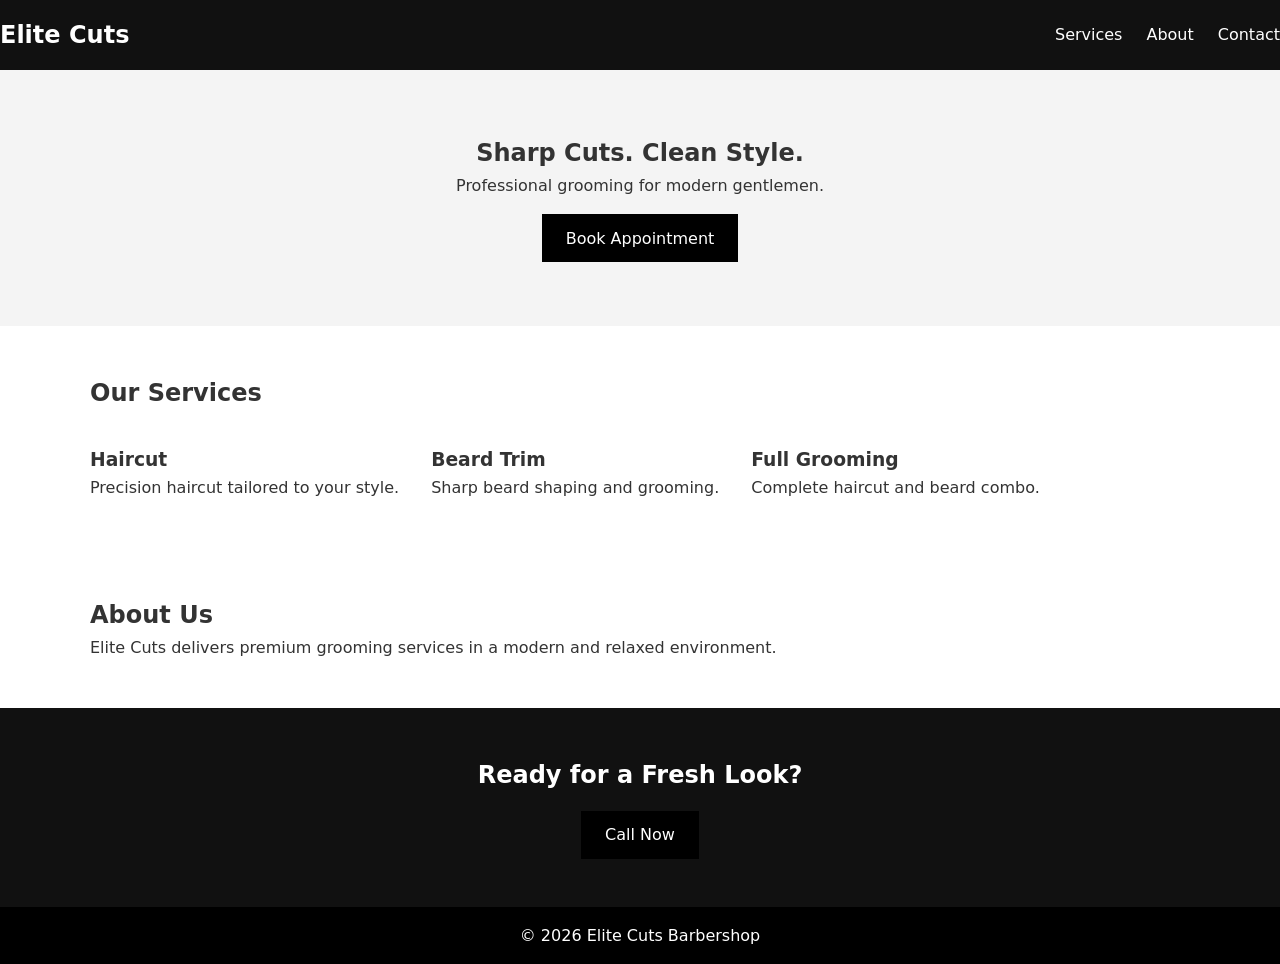
==== Barbershop-Lite/index.html @ b5346e8a "my landing pages tracked now" ====
<!DOCTYPE html>
<html lang="en">
<head>
    <meta charset="UTF-8">
    <meta name="viewport" content="width=device-width, initial-scale=1.0">
    <title>Elite . Cuts</title>
    <meta name="description" content="Premium barbershop services with modern style.">
    <link rel="stylesheet" href="css/style.css">
</head>
<body>
    <header>
        <nav>
            <h1 class="logo">Elite Cuts</h1>
            <button id="menu-toggle">☰</button>
            <ul id="nav-links">
                <li><a href="#services">Services</a></li>
                <li><a href="#about">About</a></li>
                <li><a href="#contact">Contact</a></li>
            </ul>
        </nav>
    </header>

    <section class="hero">
        <div class="container">
            <h2>Sharp Cuts. Clean Style.</h2>
            <p>Professional grooming for modern gentlemen.</p>
            <a href="#contact" class="btn">Book Appointment</a>
        </div>
    </section>

    <section id="services" class="services container">
        <h2>Our Services</h2>
        <div class="service-grid">
            <div>
                <h3>Haircut</h3>
                <p>Precision haircut tailored to your style.</p>
            </div>
            <div>
                <h3>Beard Trim</h3>
                <p>Sharp beard shaping and grooming.</p>
            </div>
            <div>
                <h3>Full Grooming</h3>
                <p>Complete haircut and beard combo.</p>
            </div>
        </div>
    </section>

    <section id="about" class="about container">
        <h2>About Us</h2>
        <p>Elite Cuts delivers premium grooming services in a modern and relaxed environment.</p>
    </section>

    <section id="contact" class="cta">
        <div class="container">
            <h2>Ready for a Fresh Look?</h2>
            <a href="#" class="btn">Call Now</a>
        </div>
    </section>

    <footer>
        <div class="container">
            <p>© 2026 Elite Cuts Barbershop</p>
        </div>
    </footer>

<script src="js/main.js" defer></script>
</body>
</html>
---- Barbershop-Lite/css/style.css ----
* {
    margin: 0;
    padding: 0;
    box-sizing: border-box;
}

body {
    font-family: system-ui, -apple-system, sans-serif;
    line-height: 1.6;
    color: #333;
}

.container {
    width: 90%;
    max-width: 1100px;
    margin: auto;
}

header {
    background: #111;
    color: #fff;
}

nav {
    display: flex;
    justify-content: space-between;
    align-items: center;
    padding: 1rem 0;
}

#nav-links {
    display: flex;
    gap: 1.5rem;
    list-style: none;
}

#nav-links a {
    color: white;
    text-decoration: none;
}

#menu-toggle {
    display: none;
    font-size: 1.5rem;
    background: none;
    border: none;
    color: white;
}

.hero {
    background: #f4f4f4;
    padding: 4rem 0;
    text-align: center;
}

.btn {
    display: inline-block;
    background: #000;
    color: #fff;
    padding: 0.7rem 1.5rem;
    text-decoration: none;
    margin-top: 1rem;
}

.services {
    padding: 3rem 0;
}

.service-grid {
    display: flex;
    gap: 2rem;
    margin-top: 2rem;
}

.about {
    padding: 3rem 0;
}

.cta {
    background: #111;
    color: white;
    text-align: center;
    padding: 3rem 0;
}

footer {
    background: #000;
    color: white;
    text-align: center;
    padding: 1rem 0;
}

/* Mobile */
@media (max-width: 768px) {
    #nav-links {
        display: none;
        flex-direction: column;
        background: #111;
        position: absolute;
        top: 60px;
        right: 0;
        padding: 1rem;
    }

    #menu-toggle {
        display: block;
    }

    .service-grid {
        flex-direction: column;
    }
}
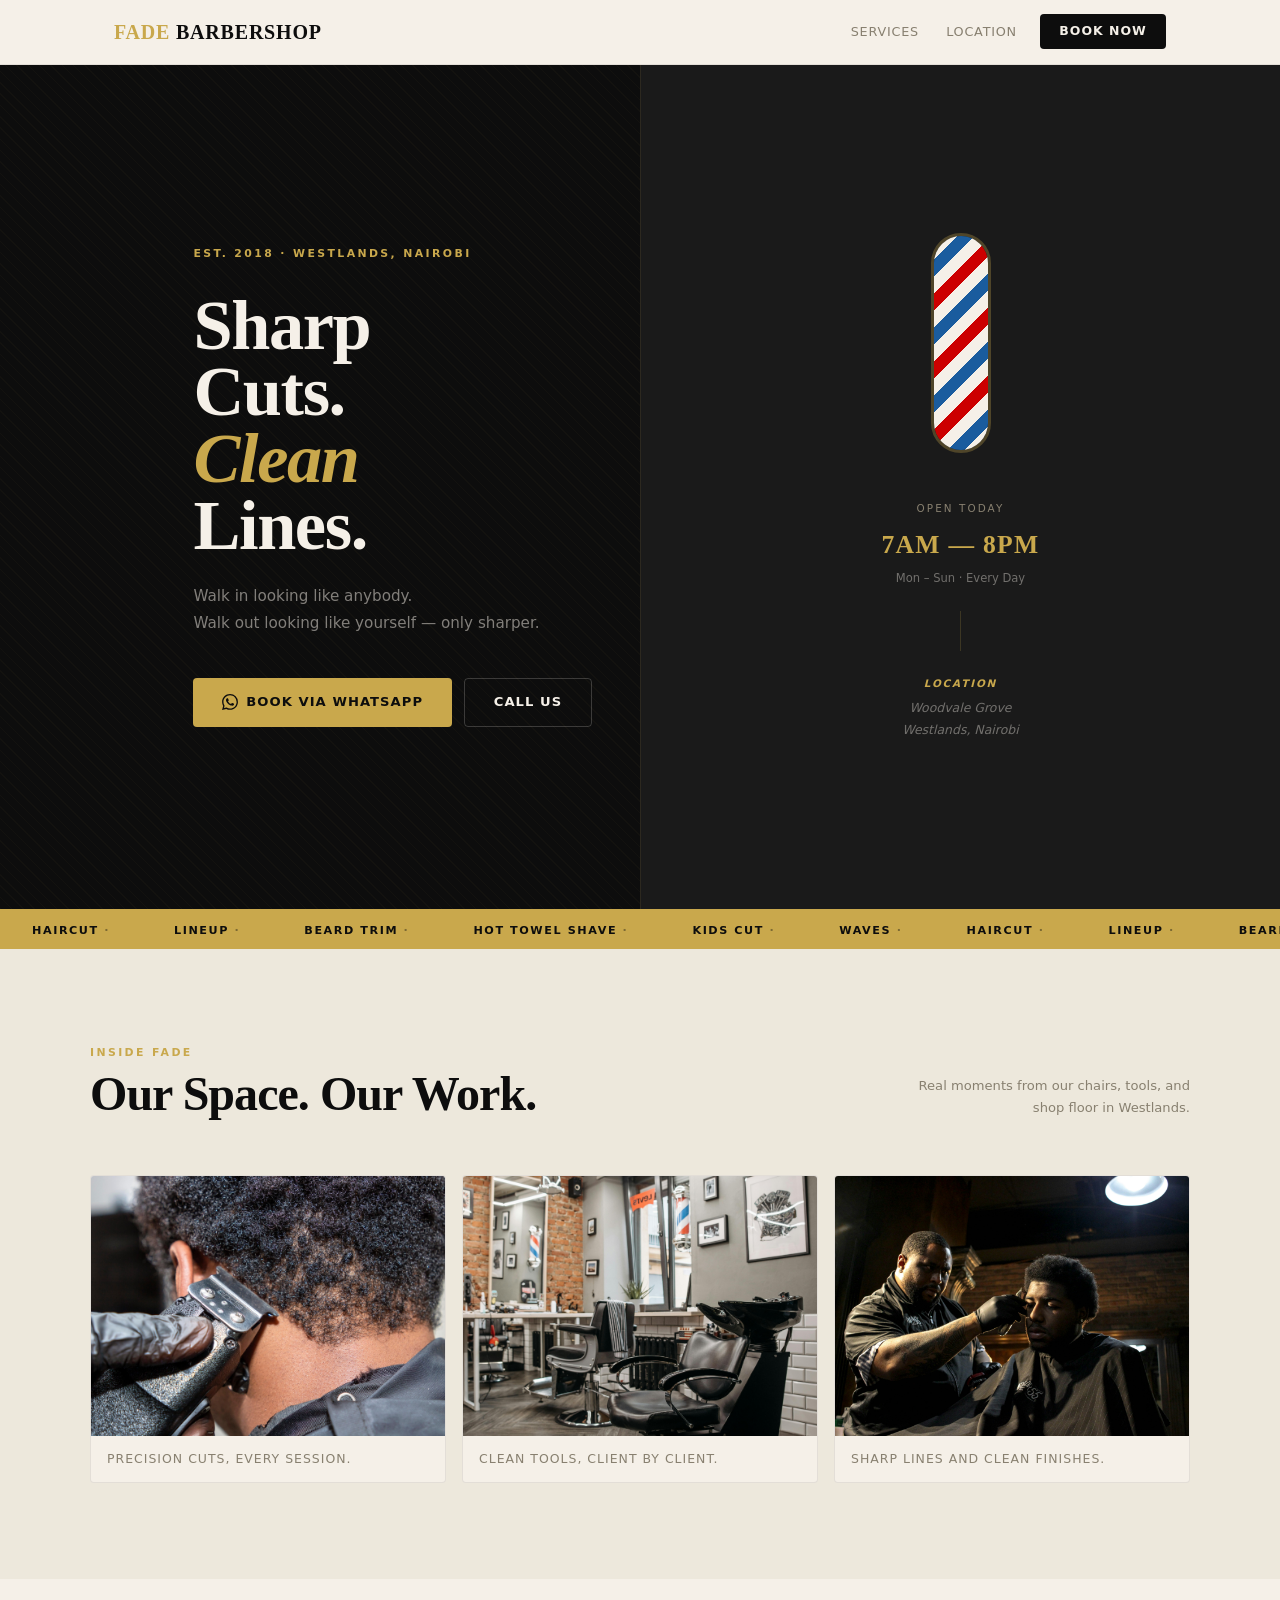
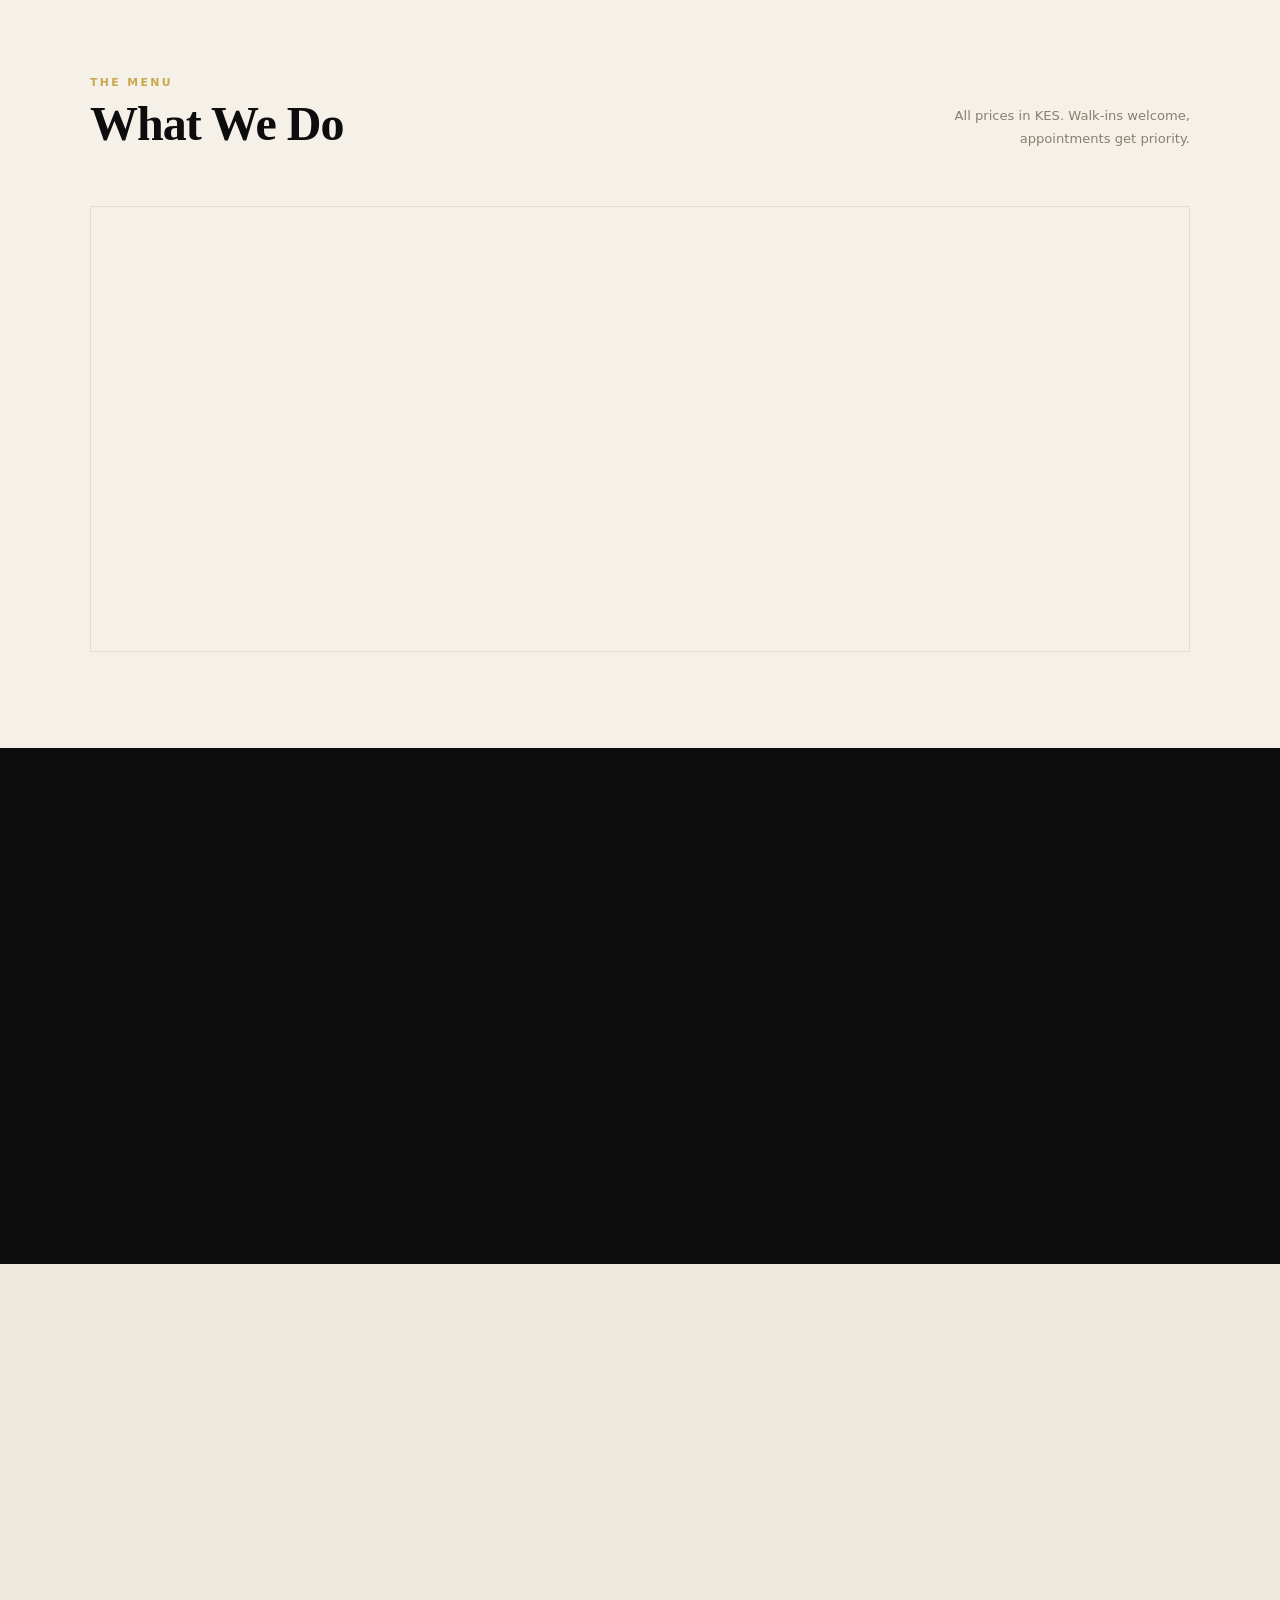
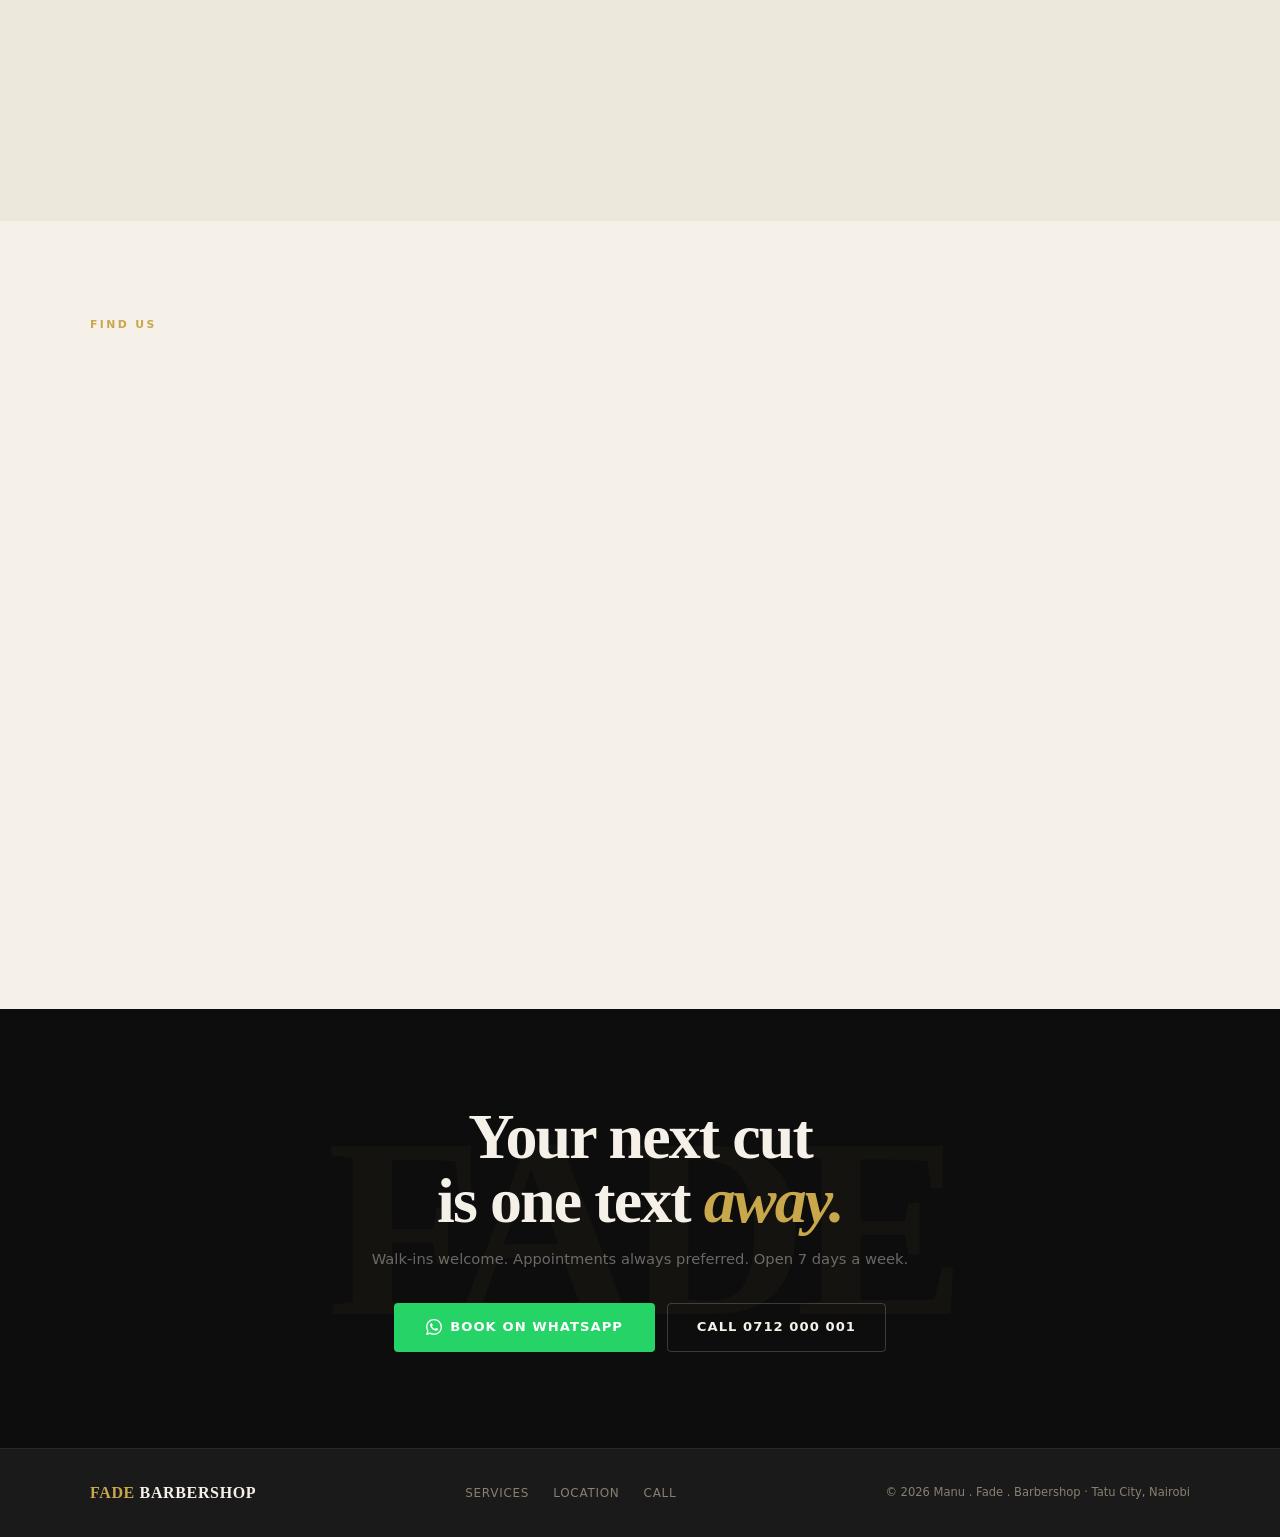
==== commit 43d434a3: "addded miages to them landing pages" ====
--- a/Barbershop-Lite/index.html
+++ b/Barbershop-Lite/index.html
@@ -3,67 +3,297 @@
 <head>
     <meta charset="UTF-8">
     <meta name="viewport" content="width=device-width, initial-scale=1.0">
-    <title>Elite . Cuts</title>
+    <title>Manu. Elite . Cuts</title>
     <meta name="description" content="Premium barbershop services with modern style.">
     <link rel="stylesheet" href="css/style.css">
 </head>
 <body>
-    <header>
-        <nav>
-            <h1 class="logo">Elite Cuts</h1>
-            <button id="menu-toggle">☰</button>
-            <ul id="nav-links">
-                <li><a href="#services">Services</a></li>
-                <li><a href="#about">About</a></li>
-                <li><a href="#contact">Contact</a></li>
-            </ul>
-        </nav>
-    </header>
-
-    <section class="hero">
-        <div class="container">
-            <h2>Sharp Cuts. Clean Style.</h2>
-            <p>Professional grooming for modern gentlemen.</p>
-            <a href="#contact" class="btn">Book Appointment</a>
+   <!-- NAV -->
+<header>
+<nav class="nav" aria-label="Main navigation">
+  <div class="nav-inner">
+    <a href="#" class="nav-logo" aria-label="Fade Barbershop home">
+      <span>Fade</span> Barbershop
+    </a>
+    <div class="nav-links">
+      <a href="#services" class="nav-link">Services</a>
+      <a href="#location" class="nav-link">Location</a>
+      <a href="https://wa.me/254712000001?text=Hi!%20I%27d%20like%20to%20book%20a%20cut%20at%20Fade%20Barbershop." target="_blank" rel="noopener" class="nav-book">Book Now</a>
+    </div>
+  </div>
+</nav>
+</header>
+
+<main>
+
+<!-- HERO -->
+<section class="hero" aria-labelledby="hero-heading">
+  <div class="hero-text">
+    <p class="hero-issue">Est. 2018 · Westlands, Nairobi</p>
+    <h1 id="hero-heading">
+      Sharp<br>Cuts.<br><em>Clean</em><br>Lines.
+    </h1>
+    <p class="hero-tagline">
+      Walk in looking like anybody.<br>
+      Walk out looking like yourself — only sharper.
+    </p>
+    <div class="hero-actions">
+      <a href="https://wa.me/254712000001?text=Hi!%20I%27d%20like%20to%20book%20a%20haircut." target="_blank" rel="noopener" class="btn btn-gold">
+        <!-- WhatsApp icon -->
+        <svg viewBox="0 0 24 24" fill="currentColor" aria-hidden="true"><path d="M17.472 14.382c-.297-.149-1.758-.867-2.03-.967-.273-.099-.471-.148-.67.15-.197.297-.767.966-.94 1.164-.173.199-.347.223-.644.075-.297-.15-1.255-.463-2.39-1.475-.883-.788-1.48-1.761-1.653-2.059-.173-.297-.018-.458.13-.606.134-.133.298-.347.446-.52.149-.174.198-.298.298-.497.099-.198.05-.371-.025-.52-.075-.149-.669-1.612-.916-2.207-.242-.579-.487-.5-.669-.51-.173-.008-.371-.01-.57-.01-.198 0-.52.074-.792.372-.272.297-1.04 1.016-1.04 2.479 0 1.462 1.065 2.875 1.213 3.074.149.198 2.096 3.2 5.077 4.487.709.306 1.262.489 1.694.625.712.227 1.36.195 1.871.118.571-.085 1.758-.719 2.006-1.413.248-.694.248-1.289.173-1.413-.074-.124-.272-.198-.57-.347m-5.421 7.403h-.004a9.87 9.87 0 01-5.031-1.378l-.361-.214-3.741.982.998-3.648-.235-.374a9.86 9.86 0 01-1.51-5.26c.001-5.45 4.436-9.884 9.888-9.884 2.64 0 5.122 1.03 6.988 2.898a9.825 9.825 0 012.893 6.994c-.003 5.45-4.437 9.884-9.885 9.884m8.413-18.297A11.815 11.815 0 0012.05 0C5.495 0 .16 5.335.157 11.892c0 2.096.547 4.142 1.588 5.945L.057 24l6.305-1.654a11.882 11.882 0 005.683 1.448h.005c6.554 0 11.89-5.335 11.893-11.893a11.821 11.821 0 00-3.48-8.413z"/></svg>
+        Book via WhatsApp
+      </a>
+      <a href="tel:+254712000001" class="btn btn-outline">Call Us</a>
+    </div>
+  </div>
+
+  <div class="hero-visual" aria-hidden="true">
+    <div class="barber-pole">
+      <div class="barber-pole-inner"></div>
+    </div>
+    <div class="hero-hours">
+      <div class="hero-hours-label">Open Today</div>
+      <div class="hero-hours-time">7AM — 8PM</div>
+      <div class="hero-hours-days">Mon – Sun · Every Day</div>
+    </div>
+    <div class="hero-divider"></div>
+    <address class="hero-address">
+      <strong>Location</strong>
+      Woodvale Grove<br>Westlands, Nairobi
+    </address>
+  </div>
+</section>
+
+<!-- TICKER -->
+<div class="ticker" aria-hidden="true">
+  <div class="ticker-track">
+    <!-- duplicated for seamless loop -->
+    <span class="ticker-item">Haircut <span class="ticker-dot">·</span></span>
+    <span class="ticker-item">Lineup <span class="ticker-dot">·</span></span>
+    <span class="ticker-item">Beard Trim <span class="ticker-dot">·</span></span>
+    <span class="ticker-item">Hot Towel Shave <span class="ticker-dot">·</span></span>
+    <span class="ticker-item">Kids Cut <span class="ticker-dot">·</span></span>
+    <span class="ticker-item">Waves <span class="ticker-dot">·</span></span>
+    <span class="ticker-item">Haircut <span class="ticker-dot">·</span></span>
+    <span class="ticker-item">Lineup <span class="ticker-dot">·</span></span>
+    <span class="ticker-item">Beard Trim <span class="ticker-dot">·</span></span>
+    <span class="ticker-item">Hot Towel Shave <span class="ticker-dot">·</span></span>
+    <span class="ticker-item">Kids Cut <span class="ticker-dot">·</span></span>
+    <span class="ticker-item">Waves <span class="ticker-dot">·</span></span>
+  </div>
+</div>
+
+<!-- GALLERY -->
+<section class="gallery" aria-labelledby="gallery-heading">
+  <div class="gallery-inner">
+    <div class="section-header reveal">
+      <div>
+        <p class="section-label">Inside Fade</p>
+        <h2 class="section-title" id="gallery-heading">Our Space. Our Work.</h2>
+      </div>
+      <p class="section-note">Real moments from our chairs, tools, and shop floor in Westlands.</p>
+    </div>
+    <div class="gallery-grid">
+      <figure class="gallery-card reveal">
+        <img src="images/revilocreations-barber-5711575_1920.jpg" alt="Barber cutting a client's hair in the shop" loading="lazy">
+        <figcaption>Precision cuts, every session.</figcaption>
+      </figure>
+      <figure class="gallery-card reveal">
+        <img src="images/pexels-pavel-danilyuk-7518728.jpg" alt="Barber tools arranged on a workstation" loading="lazy">
+        <figcaption>Clean tools, client by client.</figcaption>
+      </figure>
+      <figure class="gallery-card reveal">
+        <img src="images/chris-knight--ucnC7PMDqE-unsplash.jpg" alt="Close-up of a fresh lineup and beard finish" loading="lazy">
+        <figcaption>Sharp lines and clean finishes.</figcaption>
+      </figure>
+    </div>
+  </div>
+</section>
+
+<!-- SERVICES -->
+<section class="services" id="services" aria-labelledby="services-heading">
+  <div class="section-header reveal">
+    <div>
+      <p class="section-label">The Menu</p>
+      <h2 class="section-title" id="services-heading">What We Do</h2>
+    </div>
+    <p class="section-note">All prices in KES. Walk-ins welcome, appointments get priority.</p>
+  </div>
+  <div class="services-grid" role="list">
+    <article class="svc reveal" role="listitem">
+      <div class="svc-num">01</div>
+      <div class="svc-name">Signature Cut</div>
+      <div class="svc-desc">Wash, cut, style and lineup. Our most popular service.</div>
+      <div class="svc-price">KES 600 <span>· 45 min</span></div>
+    </article>
+    <article class="svc reveal" role="listitem">
+      <div class="svc-num">02</div>
+      <div class="svc-name">Lineup Only</div>
+      <div class="svc-desc">Crisp edge-up for a clean, defined look.</div>
+      <div class="svc-price">KES 250 <span>· 20 min</span></div>
+    </article>
+    <article class="svc reveal" role="listitem">
+      <div class="svc-num">03</div>
+      <div class="svc-name">Beard Trim & Shape</div>
+      <div class="svc-desc">Sculpted beard with hot towel finish.</div>
+      <div class="svc-price">KES 350 <span>· 25 min</span></div>
+    </article>
+    <article class="svc reveal" role="listitem">
+      <div class="svc-num">04</div>
+      <div class="svc-name">Hot Towel Shave</div>
+      <div class="svc-desc">Classic straight razor shave. Pure relaxation.</div>
+      <div class="svc-price">KES 500 <span>· 35 min</span></div>
+    </article>
+    <article class="svc reveal" role="listitem">
+      <div class="svc-num">05</div>
+      <div class="svc-name">Kids Cut</div>
+      <div class="svc-desc">Patient, fun cuts for boys under 12.</div>
+      <div class="svc-price">KES 400 <span>· 30 min</span></div>
+    </article>
+    <article class="svc reveal" role="listitem">
+      <div class="svc-num">06</div>
+      <div class="svc-name">Cut + Beard Combo</div>
+      <div class="svc-desc">Full service — cut, lineup, beard trim and style.</div>
+      <div class="svc-price">KES 900 <span>· 60 min</span></div>
+    </article>
+  </div>
+</section>
+
+<!-- WHY -->
+<section class="why" aria-labelledby="why-heading">
+  <div class="why-inner">
+    <div class="why-top">
+      <div class="reveal">
+        <p class="why-label">Why Fade</p>
+        <h2 class="why-title" id="why-heading">More than<br>a <em>haircut.</em></h2>
+      </div>
+      <p class="why-body reveal">
+        Since 2018 we've been Westlands' most trusted chair. Certified barbers, clean tools every client, and the kind of conversation that makes an hour feel like ten minutes. Your look is our reputation.
+      </p>
+    </div>
+    <div class="why-stats reveal" role="list">
+      <div class="stat" role="listitem">
+        <div class="stat-num">6+</div>
+        <div class="stat-label">Years Open</div>
+      </div>
+      <div class="stat" role="listitem">
+        <div class="stat-num">4.9★</div>
+        <div class="stat-label">Google Rating</div>
+      </div>
+      <div class="stat" role="listitem">
+        <div class="stat-num">800+</div>
+        <div class="stat-label">Happy Clients</div>
+      </div>
+    </div>
+  </div>
+</section>
+
+<!-- TESTIMONIALS -->
+<section class="testi" aria-labelledby="testi-heading">
+  <div class="testi-inner">
+    <div class="reveal">
+      <p class="section-label">What They Say</p>
+      <h2 class="section-title" id="testi-heading">The Regulars</h2>
+    </div>
+    <div class="testi-grid">
+      <article class="testi-card reveal">
+        <div class="testi-stars" aria-label="5 stars">★★★★★</div>
+        <blockquote class="testi-quote">"Been coming here every two weeks since 2021. No one else touches my hair."</blockquote>
+        <div class="testi-author">
+          <div class="testi-av" aria-hidden="true">KO</div>
+          <div><div class="testi-name">Kevin O.</div><div class="testi-since">Regular since 2021</div></div>
         </div>
-    </section>
-
-    <section id="services" class="services container">
-        <h2>Our Services</h2>
-        <div class="service-grid">
-            <div>
-                <h3>Haircut</h3>
-                <p>Precision haircut tailored to your style.</p>
-            </div>
-            <div>
-                <h3>Beard Trim</h3>
-                <p>Sharp beard shaping and grooming.</p>
-            </div>
-            <div>
-                <h3>Full Grooming</h3>
-                <p>Complete haircut and beard combo.</p>
-            </div>
+      </article>
+      <article class="testi-card reveal">
+        <div class="testi-stars" aria-label="5 stars">★★★★★</div>
+        <blockquote class="testi-quote">"My son refused to go anywhere else after his first cut here. Says it's the only place that gets his waves right."</blockquote>
+        <div class="testi-author">
+          <div class="testi-av" aria-hidden="true">SM</div>
+          <div><div class="testi-name">Sarah M.</div><div class="testi-since">Regular since 2022</div></div>
         </div>
-    </section>
-
-    <section id="about" class="about container">
-        <h2>About Us</h2>
-        <p>Elite Cuts delivers premium grooming services in a modern and relaxed environment.</p>
-    </section>
-
-    <section id="contact" class="cta">
-        <div class="container">
-            <h2>Ready for a Fresh Look?</h2>
-            <a href="#" class="btn">Call Now</a>
+      </article>
+      <article class="testi-card reveal">
+        <div class="testi-stars" aria-label="5 stars">★★★★★</div>
+        <blockquote class="testi-quote">"Booked via WhatsApp at 9PM for a 7AM slot. Was out by 7:45 looking sharp for my interview. Got the job."</blockquote>
+        <div class="testi-author">
+          <div class="testi-av" aria-hidden="true">DK</div>
+          <div><div class="testi-name">David K.</div><div class="testi-since">Regular since 2023</div></div>
         </div>
-    </section>
-
-    <footer>
-        <div class="container">
-            <p>© 2026 Elite Cuts Barbershop</p>
-        </div>
-    </footer>
+      </article>
+    </div>
+  </div>
+</section>
+
+<!-- LOCATION -->
+<section class="location" id="location" aria-labelledby="location-heading">
+  <div class="location-inner">
+    <div>
+      <p class="section-label">Find Us</p>
+      <h2 class="loc-title reveal" id="location-heading">Come In. Sit Down. Leave Sharp.</h2>
+      <address class="loc-address reveal">
+        Woodvale Grove, Ground Floor<br>
+        Westlands, Nairobi, Kenya
+      </address>
+      <div class="hours-list reveal" aria-label="Opening hours">
+        <div class="hours-row today"><span class="hours-day">Monday – Friday</span><span>7:00 AM – 8:00 PM</span></div>
+        <div class="hours-row"><span class="hours-day">Saturday</span><span>7:00 AM – 7:00 PM</span></div>
+        <div class="hours-row"><span class="hours-day">Sunday</span><span>9:00 AM – 5:00 PM</span></div>
+        <div class="hours-row"><span class="hours-day">Public Holidays</span><span>9:00 AM – 4:00 PM</span></div>
+      </div>
+      <div class="loc-btns reveal">
+        <a href="tel:+254712000001" class="loc-btn">
+          <svg viewBox="0 0 24 24" aria-hidden="true"><path d="M22 16.92v3a2 2 0 01-2.18 2 19.79 19.79 0 01-8.63-3.07A19.5 19.5 0 013.79 9.09 19.79 19.79 0 01.72 5.46 2 2 0 012.72 2h3a2 2 0 012 1.72c.127.96.36 1.903.7 2.81a2 2 0 01-.45 2.11L6.91 9.91a16 16 0 006.72 6.72l1.06-1.06a2 2 0 012.11-.45c.907.34 1.85.573 2.81.7A2 2 0 0122 16.92z"/></svg>
+          0712 000 001
+        </a>
+        <a href="https://wa.me/254712000001?text=Hi%20Fade%20Barbershop!%20I%27d%20like%20to%20book%20an%20appointment." target="_blank" rel="noopener" class="loc-btn loc-btn-wa">
+          <svg viewBox="0 0 24 24" aria-hidden="true" stroke="#25D366"><path d="M17.472 14.382c-.297-.149-1.758-.867-2.03-.967-.273-.099-.471-.148-.67.15-.197.297-.767.966-.94 1.164-.173.199-.347.223-.644.075-.297-.15-1.255-.463-2.39-1.475-.883-.788-1.48-1.761-1.653-2.059-.173-.297-.018-.458.13-.606.134-.133.298-.347.446-.52.149-.174.198-.298.298-.497.099-.198.05-.371-.025-.52-.075-.149-.669-1.612-.916-2.207-.242-.579-.487-.5-.669-.51-.173-.008-.371-.01-.57-.01-.198 0-.52.074-.792.372-.272.297-1.04 1.016-1.04 2.479 0 1.462 1.065 2.875 1.213 3.074.149.198 2.096 3.2 5.077 4.487.709.306 1.262.489 1.694.625.712.227 1.36.195 1.871.118.571-.085 1.758-.719 2.006-1.413.248-.694.248-1.289.173-1.413z" stroke-width="0" fill="#25D366"/></svg>
+          WhatsApp to Book
+        </a>
+        <a href="https://maps.google.com/?q=Woodvale+Grove+Westlands+Nairobi" target="_blank" rel="noopener" class="loc-btn">
+          <svg viewBox="0 0 24 24" aria-hidden="true"><path d="M21 10c0 7-9 13-9 13s-9-6-9-13a9 9 0 0118 0z"/><circle cx="12" cy="10" r="3"/></svg>
+          Get Directions
+        </a>
+      </div>
+    </div>
+    <div class="map-box reveal" role="img" aria-label="Map showing Fade Barbershop in Westlands">
+      <div class="map-pin-wrap">
+        <div class="map-pin" aria-hidden="true"><span>✂️</span></div>
+        <div class="map-label">Fade · Westlands</div>
+      </div>
+      <a href="https://maps.google.com/?q=Woodvale+Grove+Westlands+Nairobi" target="_blank" rel="noopener" class="map-open">Open in Maps →</a>
+    </div>
+  </div>
+</section>
+
+<!-- CTA -->
+<section class="cta" aria-labelledby="cta-heading">
+  <div class="cta-inner">
+    <h2 id="cta-heading">Your next cut<br>is one text <em>away.</em></h2>
+    <p>Walk-ins welcome. Appointments always preferred. Open 7 days a week.</p>
+    <div class="cta-btns">
+      <a href="https://wa.me/254712000001?text=Hi!%20I%27d%20like%20to%20book%20a%20haircut%20at%20Fade%20Barbershop." target="_blank" rel="noopener" class="btn btn-wa">
+        <svg viewBox="0 0 24 24" fill="currentColor" width="16" height="16" aria-hidden="true"><path d="M17.472 14.382c-.297-.149-1.758-.867-2.03-.967-.273-.099-.471-.148-.67.15-.197.297-.767.966-.94 1.164-.173.199-.347.223-.644.075-.297-.15-1.255-.463-2.39-1.475-.883-.788-1.48-1.761-1.653-2.059-.173-.297-.018-.458.13-.606.134-.133.298-.347.446-.52.149-.174.198-.298.298-.497.099-.198.05-.371-.025-.52-.075-.149-.669-1.612-.916-2.207-.242-.579-.487-.5-.669-.51-.173-.008-.371-.01-.57-.01-.198 0-.52.074-.792.372-.272.297-1.04 1.016-1.04 2.479 0 1.462 1.065 2.875 1.213 3.074.149.198 2.096 3.2 5.077 4.487.709.306 1.262.489 1.694.625.712.227 1.36.195 1.871.118.571-.085 1.758-.719 2.006-1.413.248-.694.248-1.289.173-1.413-.074-.124-.272-.198-.57-.347m-5.421 7.403h-.004a9.87 9.87 0 01-5.031-1.378l-.361-.214-3.741.982.998-3.648-.235-.374a9.86 9.86 0 01-1.51-5.26c.001-5.45 4.436-9.884 9.888-9.884 2.64 0 5.122 1.03 6.988 2.898a9.825 9.825 0 012.893 6.994c-.003 5.45-4.437 9.884-9.885 9.884m8.413-18.297A11.815 11.815 0 0012.05 0C5.495 0 .16 5.335.157 11.892c0 2.096.547 4.142 1.588 5.945L.057 24l6.305-1.654a11.882 11.882 0 005.683 1.448h.005c6.554 0 11.89-5.335 11.893-11.893a11.821 11.821 0 00-3.48-8.413z"/></svg>
+        Book on WhatsApp
+      </a>
+      <a href="tel:+254712000001" class="btn btn-outline">Call 0712 000 001</a>
+    </div>
+  </div>
+</section>
+
+</main>
+
+<footer>
+  <div class="footer-inner">
+    <div class="footer-logo"><span>Fade</span> Barbershop</div>
+    <nav class="footer-links" aria-label="Footer navigation">
+      <a href="#services">Services</a>
+      <a href="#location">Location</a>
+      <a href="tel:+254712000001">Call</a>
+    </nav>
+    <p class="footer-copy">&copy; 2026 Manu . Fade . Barbershop · Tatu City, Nairobi</p>
+  </div>
+</footer>
 
 <script src="js/main.js" defer></script>
 </body>
-</html>+</html>
--- a/Barbershop-Lite/css/style.css
+++ b/Barbershop-Lite/css/style.css
@@ -1,112 +1,500 @@
-* {
+*{
     margin: 0;
     padding: 0;
     box-sizing: border-box;
 }
-
-body {
-    font-family: system-ui, -apple-system, sans-serif;
-    line-height: 1.6;
-    color: #333;
-}
-
-.container {
-    width: 90%;
-    max-width: 1100px;
-    margin: auto;
-}
-
-header {
-    background: #111;
-    color: #fff;
-}
-
-nav {
-    display: flex;
-    justify-content: space-between;
-    align-items: center;
-    padding: 1rem 0;
-}
-
-#nav-links {
-    display: flex;
-    gap: 1.5rem;
-    list-style: none;
-}
-
-#nav-links a {
-    color: white;
-    text-decoration: none;
-}
-
-#menu-toggle {
-    display: none;
-    font-size: 1.5rem;
-    background: none;
-    border: none;
-    color: white;
-}
-
-.hero {
-    background: #f4f4f4;
-    padding: 4rem 0;
-    text-align: center;
-}
-
-.btn {
-    display: inline-block;
-    background: #000;
-    color: #fff;
-    padding: 0.7rem 1.5rem;
-    text-decoration: none;
-    margin-top: 1rem;
-}
-
-.services {
-    padding: 3rem 0;
-}
-
-.service-grid {
-    display: flex;
-    gap: 2rem;
-    margin-top: 2rem;
-}
-
-.about {
-    padding: 3rem 0;
-}
-
-.cta {
-    background: #111;
-    color: white;
-    text-align: center;
-    padding: 3rem 0;
-}
-
-footer {
-    background: #000;
-    color: white;
-    text-align: center;
-    padding: 1rem 0;
-}
-
-/* Mobile */
-@media (max-width: 768px) {
-    #nav-links {
-        display: none;
-        flex-direction: column;
-        background: #111;
-        position: absolute;
-        top: 60px;
-        right: 0;
-        padding: 1rem;
-    }
-
-    #menu-toggle {
-        display: block;
-    }
-
-    .service-grid {
-        flex-direction: column;
-    }
-}+:root{
+  --ink:   #0D0D0D;
+  --ink2:  #1A1A1A;
+  --ink3:  #2A2A2A;
+  --cream: #F5F0E8;
+  --cream2:#EDE8DC;
+  --gold:  #C9A84C;
+  --gold2: #A8873A;
+  --muted: #888070;
+  --wht:   #FFFFFF;
+  --brd:   rgba(201,168,76,.18);
+  --brd2:  rgba(13,13,13,.08);
+}
+*,*::before,*::after{margin:0;padding:0;box-sizing:border-box}
+html{scroll-behavior:smooth;-webkit-text-size-adjust:100%}
+body{
+  font-family:-apple-system,BlinkMacSystemFont,"Segoe UI",system-ui,sans-serif;
+  background:var(--cream);
+  color:var(--ink);
+  line-height:1.5;
+  overflow-x:hidden;
+}
+a{color:inherit;text-decoration:none}
+button{font-family:inherit;cursor:pointer;border:none}
+ul{list-style:none}
+.sr-only{position:absolute;width:1px;height:1px;overflow:hidden;clip:rect(0,0,0,0)}
+
+/* ── NAV ───────────────────────────────────────*/
+.nav{
+  position:sticky;top:0;z-index:100;
+  background:rgba(245,240,232,.95);
+  backdrop-filter:blur(8px);
+  border-bottom:1px solid var(--brd2);
+}
+.nav-inner{
+  max-width:1100px;margin:0 auto;
+  display:flex;align-items:center;justify-content:space-between;
+  padding:.9rem 1.5rem;
+}
+.nav-logo{
+  font-family:Georgia,"Times New Roman",serif;
+  font-size:1.25rem;font-weight:700;letter-spacing:.04em;
+  text-transform:uppercase;
+}
+.nav-logo span{color:var(--gold)}
+.nav-links{display:flex;align-items:center;gap:.2rem}
+.nav-link{
+  padding:.4rem .75rem;border-radius:4px;
+  font-size:.8rem;font-weight:500;letter-spacing:.06em;
+  text-transform:uppercase;color:var(--muted);
+  transition:color .15s;
+}
+.nav-link:hover{color:var(--ink)}
+.nav-book{
+  margin-left:.5rem;
+  background:var(--ink);color:var(--cream);
+  padding:.5rem 1.2rem;border-radius:4px;
+  font-size:.78rem;font-weight:600;letter-spacing:.08em;text-transform:uppercase;
+  transition:background .15s,transform .15s;
+}
+.nav-book:hover{background:var(--ink3);transform:translateY(-1px)}
+
+/* ── HERO ──────────────────────────────────────*/
+.hero{
+  min-height:calc(100svh - 56px);
+  background:var(--ink);
+  display:grid;grid-template-columns:1fr 1fr;
+  position:relative;overflow:hidden;
+}
+/* Scissor / grain texture — pure CSS */
+.hero::before{
+  content:'';position:absolute;inset:0;
+  background:
+    repeating-linear-gradient(
+      45deg,
+      rgba(201,168,76,.03) 0px,
+      rgba(201,168,76,.03) 1px,
+      transparent 1px,
+      transparent 8px
+    );
+  pointer-events:none;
+}
+.hero-text{
+  padding:5rem 3rem 5rem 2rem;
+  display:flex;flex-direction:column;justify-content:center;
+  max-width:580px;margin-left:auto;
+}
+.hero-issue{
+  font-size:.68rem;font-weight:600;letter-spacing:.22em;
+  text-transform:uppercase;color:var(--gold);
+  margin-bottom:1.8rem;
+  animation:fadeUp .6s ease both;
+}
+.hero h1{
+  font-family:Georgia,"Times New Roman",serif;
+  font-size:clamp(3rem,5.5vw,5rem);
+  font-weight:700;line-height:.95;
+  letter-spacing:-.02em;color:var(--cream);
+  margin-bottom:1.5rem;
+  animation:fadeUp .6s .08s ease both;
+}
+.hero h1 em{
+  font-style:italic;color:var(--gold);
+}
+.hero-tagline{
+  font-size:.95rem;color:rgba(245,240,232,.5);
+  line-height:1.8;max-width:360px;margin-bottom:2.5rem;
+  animation:fadeUp .6s .16s ease both;
+}
+.hero-actions{
+  display:flex;gap:.75rem;flex-wrap:wrap;
+  animation:fadeUp .6s .24s ease both;
+}
+.btn{
+  display:inline-flex;align-items:center;gap:.5rem;
+  padding:.85rem 1.8rem;border-radius:4px;
+  font-size:.82rem;font-weight:600;letter-spacing:.08em;text-transform:uppercase;
+  transition:all .15s;text-decoration:none;white-space:nowrap;
+}
+.btn-gold{background:var(--gold);color:var(--ink)}
+.btn-gold:hover{background:var(--gold2);transform:translateY(-2px);box-shadow:0 6px 20px rgba(201,168,76,.3)}
+.btn-outline{background:transparent;color:var(--cream);border:1px solid rgba(245,240,232,.2)}
+.btn-outline:hover{border-color:var(--gold);color:var(--gold)}
+.btn svg{width:16px;height:16px;flex-shrink:0}
+
+/* Right panel — decorative editorial block */
+.hero-visual{
+  background:var(--ink2);
+  display:flex;flex-direction:column;
+  align-items:center;justify-content:center;
+  padding:4rem 2rem;
+  border-left:1px solid rgba(201,168,76,.1);
+  position:relative;
+  animation:fadeIn .8s .3s ease both;
+}
+/* CSS barber pole */
+.barber-pole{
+  width:60px;height:220px;
+  border-radius:30px;
+  overflow:hidden;
+  margin-bottom:3rem;
+  border:3px solid rgba(201,168,76,.3);
+  position:relative;
+}
+.barber-pole-inner{
+  width:100%;height:200%;
+  background:repeating-linear-gradient(
+    -45deg,
+    #c00 0px, #c00 12px,
+    var(--cream) 12px, var(--cream) 24px,
+    #1a5c9e 24px, #1a5c9e 36px,
+    var(--cream) 36px, var(--cream) 48px
+  );
+  animation:spin 4s linear infinite;
+}
+@keyframes spin{from{transform:translateY(0)}to{transform:translateY(-50%)}}
+
+.hero-hours{
+  text-align:center;
+}
+.hero-hours-label{
+  font-size:.65rem;letter-spacing:.2em;text-transform:uppercase;
+  color:var(--muted);margin-bottom:.6rem;
+}
+.hero-hours-time{
+  font-family:Georgia,serif;font-size:1.6rem;
+  font-weight:700;color:var(--gold);letter-spacing:.05em;
+}
+.hero-hours-days{
+  font-size:.72rem;color:rgba(245,240,232,.4);margin-top:.3rem;
+}
+.hero-divider{
+  width:1px;height:40px;background:rgba(201,168,76,.2);
+  margin:1.5rem auto;
+}
+.hero-address{
+  text-align:center;font-size:.78rem;
+  color:rgba(245,240,232,.4);line-height:1.7;
+}
+.hero-address strong{color:var(--gold);display:block;font-size:.65rem;
+  letter-spacing:.18em;text-transform:uppercase;margin-bottom:.3rem;}
+
+/* ── TICKER ────────────────────────────────────*/
+.ticker{
+  background:var(--gold);
+  overflow:hidden;padding:.5rem 0;
+  white-space:nowrap;
+}
+.ticker-track{
+  display:inline-flex;gap:0;
+  animation:ticker 20s linear infinite;
+}
+.ticker-item{
+  font-size:.7rem;font-weight:700;letter-spacing:.14em;
+  text-transform:uppercase;color:var(--ink);
+  padding:0 2rem;
+}
+.ticker-dot{color:rgba(13,13,13,.4)}
+@keyframes ticker{from{transform:translateX(0)}to{transform:translateX(-50%)}}
+
+/* GALLERY */
+.gallery{background:var(--cream2);padding:6rem 1.5rem}
+.gallery-inner{max-width:1100px;margin:0 auto}
+.gallery-grid{
+  display:grid;
+  grid-template-columns:repeat(auto-fit,minmax(260px,1fr));
+  gap:1rem;
+}
+.gallery-card{
+  background:var(--cream);
+  border:1px solid var(--brd2);
+  border-radius:4px;
+  overflow:hidden;
+}
+.gallery-card img{
+  width:100%;
+  height:260px;
+  object-fit:cover;
+  display:block;
+}
+.gallery-card figcaption{
+  padding:.85rem 1rem;
+  font-size:.78rem;
+  letter-spacing:.08em;
+  text-transform:uppercase;
+  color:var(--muted);
+}
+
+/* ── SERVICES ──────────────────────────────────*/
+.services{background:var(--cream);padding:6rem 1.5rem}
+.section-header{
+  max-width:1100px;margin:0 auto 3.5rem;
+  display:flex;align-items:flex-end;justify-content:space-between;
+  flex-wrap:wrap;gap:1rem;
+}
+.section-label{
+  font-size:.68rem;font-weight:600;letter-spacing:.22em;
+  text-transform:uppercase;color:var(--gold);
+  margin-bottom:.5rem;
+}
+.section-title{
+  font-family:Georgia,serif;
+  font-size:clamp(2rem,4vw,3rem);
+  font-weight:700;letter-spacing:-.02em;line-height:1.05;
+}
+.section-note{
+  font-size:.82rem;color:var(--muted);line-height:1.7;
+  max-width:280px;text-align:right;
+}
+.services-grid{
+  max-width:1100px;margin:0 auto;
+  display:grid;grid-template-columns:repeat(auto-fit,minmax(220px,1fr));
+  border:1px solid var(--brd2);border-radius:2px;overflow:hidden;
+}
+.svc{
+  padding:2rem 1.5rem;
+  border-right:1px solid var(--brd2);
+  border-bottom:1px solid var(--brd2);
+  position:relative;
+  transition:background .2s;
+}
+.svc:hover{background:var(--cream2)}
+.svc-num{
+  font-family:Georgia,serif;font-size:.75rem;
+  color:var(--gold);letter-spacing:.1em;margin-bottom:1.2rem;
+  font-weight:400;
+}
+.svc-name{
+  font-family:Georgia,serif;font-size:1.1rem;
+  font-weight:700;letter-spacing:-.01em;margin-bottom:.5rem;
+}
+.svc-desc{font-size:.82rem;color:var(--muted);line-height:1.6;margin-bottom:1rem}
+.svc-price{
+  font-family:Georgia,serif;font-size:1.15rem;
+  font-weight:700;color:var(--ink);
+}
+.svc-price span{font-size:.72rem;font-weight:400;color:var(--muted);margin-left:.2rem}
+
+/* ── WHY ───────────────────────────────────────*/
+.why{
+  background:var(--ink);
+  padding:6rem 1.5rem;
+}
+.why-inner{max-width:1100px;margin:0 auto}
+.why-top{
+  display:grid;grid-template-columns:1fr 1fr;
+  gap:4rem;align-items:center;margin-bottom:4rem;
+}
+.why-label{
+  font-size:.68rem;font-weight:600;letter-spacing:.22em;
+  text-transform:uppercase;color:var(--gold);margin-bottom:.8rem;
+}
+.why-title{
+  font-family:Georgia,serif;
+  font-size:clamp(2rem,4vw,3rem);
+  font-weight:700;color:var(--cream);
+  letter-spacing:-.02em;line-height:1.05;
+}
+.why-title em{font-style:italic;color:var(--gold)}
+.why-body{
+  font-size:.92rem;color:rgba(245,240,232,.5);
+  line-height:1.8;
+}
+.why-stats{
+  display:grid;grid-template-columns:repeat(3,1fr);
+  gap:1px;background:rgba(201,168,76,.1);
+  border:1px solid rgba(201,168,76,.1);border-radius:2px;
+  overflow:hidden;
+}
+.stat{
+  background:var(--ink2);
+  padding:2rem 1.5rem;text-align:center;
+}
+.stat-num{
+  font-family:Georgia,serif;font-size:2.5rem;
+  font-weight:700;color:var(--gold);line-height:1;margin-bottom:.4rem;
+}
+.stat-label{font-size:.75rem;color:rgba(245,240,232,.4);letter-spacing:.08em;text-transform:uppercase}
+
+/* ── TESTIMONIALS ──────────────────────────────*/
+.testi{background:var(--cream2);padding:6rem 1.5rem}
+.testi-inner{max-width:1100px;margin:0 auto}
+.testi-grid{
+  display:grid;grid-template-columns:repeat(auto-fit,minmax(280px,1fr));
+  gap:1.5rem;margin-top:3rem;
+}
+.testi-card{
+  background:var(--cream);border:1px solid var(--brd2);
+  padding:2rem;border-radius:2px;
+  transition:border-color .2s,transform .2s;
+}
+.testi-card:hover{border-color:var(--gold);transform:translateY(-2px)}
+.testi-stars{color:var(--gold);letter-spacing:2px;margin-bottom:1rem;font-size:.9rem}
+.testi-quote{
+  font-family:Georgia,serif;font-size:1rem;
+  line-height:1.7;color:var(--ink);margin-bottom:1.2rem;font-style:italic;
+}
+.testi-author{display:flex;align-items:center;gap:.75rem}
+.testi-av{
+  width:36px;height:36px;border-radius:50%;
+  background:var(--ink);color:var(--gold);
+  display:flex;align-items:center;justify-content:center;
+  font-size:.75rem;font-weight:700;flex-shrink:0;
+}
+.testi-name{font-size:.85rem;font-weight:600}
+.testi-since{font-size:.72rem;color:var(--muted)}
+
+/* ── LOCATION ──────────────────────────────────*/
+.location{background:var(--cream);padding:6rem 1.5rem}
+.location-inner{
+  max-width:1100px;margin:0 auto;
+  display:grid;grid-template-columns:1fr 1fr;gap:4rem;align-items:start;
+}
+.loc-title{
+  font-family:Georgia,serif;
+  font-size:clamp(1.8rem,3.5vw,2.5rem);
+  font-weight:700;margin-bottom:1rem;letter-spacing:-.02em;
+}
+.loc-address{
+  font-size:.92rem;color:var(--muted);line-height:1.8;margin-bottom:1.8rem;
+  font-style:normal;
+}
+.hours-list{margin-bottom:2rem}
+.hours-row{
+  display:flex;justify-content:space-between;
+  padding:.55rem 0;border-bottom:1px solid var(--brd2);
+  font-size:.85rem;
+}
+.hours-row.today{font-weight:600;color:var(--gold)}
+.hours-day{color:var(--muted)}
+.hours-row.today .hours-day{color:var(--gold)}
+.loc-btns{display:flex;flex-direction:column;gap:.6rem}
+.loc-btn{
+  display:flex;align-items:center;gap:.75rem;
+  padding:.85rem 1.2rem;border-radius:4px;
+  font-size:.82rem;font-weight:500;letter-spacing:.04em;
+  border:1px solid var(--brd2);
+  transition:all .15s;background:transparent;color:var(--ink);
+}
+.loc-btn:hover{border-color:var(--gold);color:var(--gold);background:rgba(201,168,76,.05)}
+.loc-btn svg{width:18px;height:18px;flex-shrink:0;stroke:var(--gold);fill:none;stroke-width:2}
+.loc-btn-wa{
+  background:rgba(37,211,102,.06);
+  border-color:rgba(37,211,102,.2);
+}
+.loc-btn-wa svg{stroke:#25D366}
+.loc-btn-wa:hover{border-color:#25D366;color:#25D366;background:rgba(37,211,102,.1)}
+/* CSS Map */
+.map-box{
+  aspect-ratio:4/3;border-radius:4px;overflow:hidden;
+  background:var(--cream2);border:1px solid var(--brd2);
+  display:flex;align-items:center;justify-content:center;
+  position:relative;
+  background-image:
+    linear-gradient(var(--brd2) 1px,transparent 1px),
+    linear-gradient(90deg,var(--brd2) 1px,transparent 1px);
+  background-size:24px 24px;
+}
+.map-pin-wrap{display:flex;flex-direction:column;align-items:center;gap:.5rem}
+.map-pin{
+  width:44px;height:44px;
+  background:var(--ink);border-radius:50% 50% 50% 0;
+  transform:rotate(-45deg);
+  display:flex;align-items:center;justify-content:center;
+  box-shadow:0 6px 20px rgba(0,0,0,.2);
+}
+.map-pin span{transform:rotate(45deg);font-size:1.2rem}
+.map-label{
+  background:var(--ink);color:var(--cream);
+  padding:.3rem .75rem;border-radius:3px;font-size:.72rem;font-weight:600;
+}
+.map-open{
+  position:absolute;bottom:1rem;right:1rem;
+  background:var(--ink);color:var(--cream);
+  padding:.45rem .9rem;border-radius:3px;
+  font-size:.72rem;font-weight:600;letter-spacing:.06em;text-transform:uppercase;
+  transition:background .15s;
+}
+.map-open:hover{background:var(--gold);color:var(--ink)}
+
+/* ── CTA ───────────────────────────────────────*/
+.cta{
+  background:var(--ink);
+  padding:6rem 1.5rem;text-align:center;
+  position:relative;overflow:hidden;
+}
+.cta::before{
+  content:'FADE';
+  position:absolute;left:50%;top:50%;
+  transform:translate(-50%,-50%);
+  font-family:Georgia,serif;font-size:clamp(8rem,20vw,18rem);
+  font-weight:700;color:rgba(201,168,76,.04);
+  pointer-events:none;white-space:nowrap;letter-spacing:-.05em;
+}
+.cta-inner{position:relative;max-width:560px;margin:0 auto}
+.cta h2{
+  font-family:Georgia,serif;
+  font-size:clamp(2.5rem,5vw,4rem);
+  font-weight:700;color:var(--cream);
+  letter-spacing:-.03em;line-height:1.0;margin-bottom:.8rem;
+}
+.cta h2 em{font-style:italic;color:var(--gold)}
+.cta p{font-size:.92rem;color:rgba(245,240,232,.4);margin-bottom:2rem;line-height:1.7}
+.cta-btns{display:flex;gap:.75rem;justify-content:center;flex-wrap:wrap}
+.btn-wa{background:#25D366;color:#fff;padding:.9rem 2rem}
+.btn-wa:hover{background:#1da851;transform:translateY(-2px)}
+
+/* ── FOOTER ────────────────────────────────────*/
+footer{
+  background:var(--ink2);
+  border-top:1px solid rgba(201,168,76,.1);
+  padding:2rem 1.5rem;
+}
+.footer-inner{
+  max-width:1100px;margin:0 auto;
+  display:flex;align-items:center;justify-content:space-between;
+  flex-wrap:wrap;gap:1rem;
+}
+.footer-logo{
+  font-family:Georgia,serif;font-size:1rem;
+  font-weight:700;letter-spacing:.04em;text-transform:uppercase;
+  color:var(--cream);
+}
+.footer-logo span{color:var(--gold)}
+.footer-links{display:flex;gap:1.5rem}
+.footer-links a{font-size:.75rem;color:var(--muted);letter-spacing:.06em;text-transform:uppercase;transition:color .15s}
+.footer-links a:hover{color:var(--gold)}
+.footer-copy{font-size:.72rem;color:var(--muted)}
+
+/* ── REVEAL ANIMATIONS ─────────────────────────*/
+.reveal{opacity:0;transform:translateY(20px);transition:opacity .6s ease,transform .6s ease}
+.reveal.on{opacity:1;transform:none}
+@keyframes fadeUp{from{opacity:0;transform:translateY(18px)}to{opacity:1;transform:none}}
+@keyframes fadeIn{from{opacity:0}to{opacity:1}}
+
+/* ── RESPONSIVE ────────────────────────────────*/
+@media(max-width:768px){
+  .hero{grid-template-columns:1fr}
+  .hero-visual{display:none}
+  .hero-text{padding:3rem 1.5rem;max-width:100%;margin:0}
+  .why-top{grid-template-columns:1fr}
+  .why-stats{grid-template-columns:1fr 1fr}
+  .location-inner{grid-template-columns:1fr}
+  .section-header{flex-direction:column;align-items:flex-start}
+  .section-note{text-align:left;max-width:100%}
+  .nav-links .nav-link{display:none}
+}
+@media(max-width:480px){
+  .why-stats{grid-template-columns:1fr}
+  .cta-btns{flex-direction:column;align-items:stretch}
+  .cta-btns .btn{justify-content:center}
+}
+@media(prefers-reduced-motion:reduce){
+  *,*::before,*::after{animation-duration:.01ms!important;transition-duration:.01ms!important}
+}
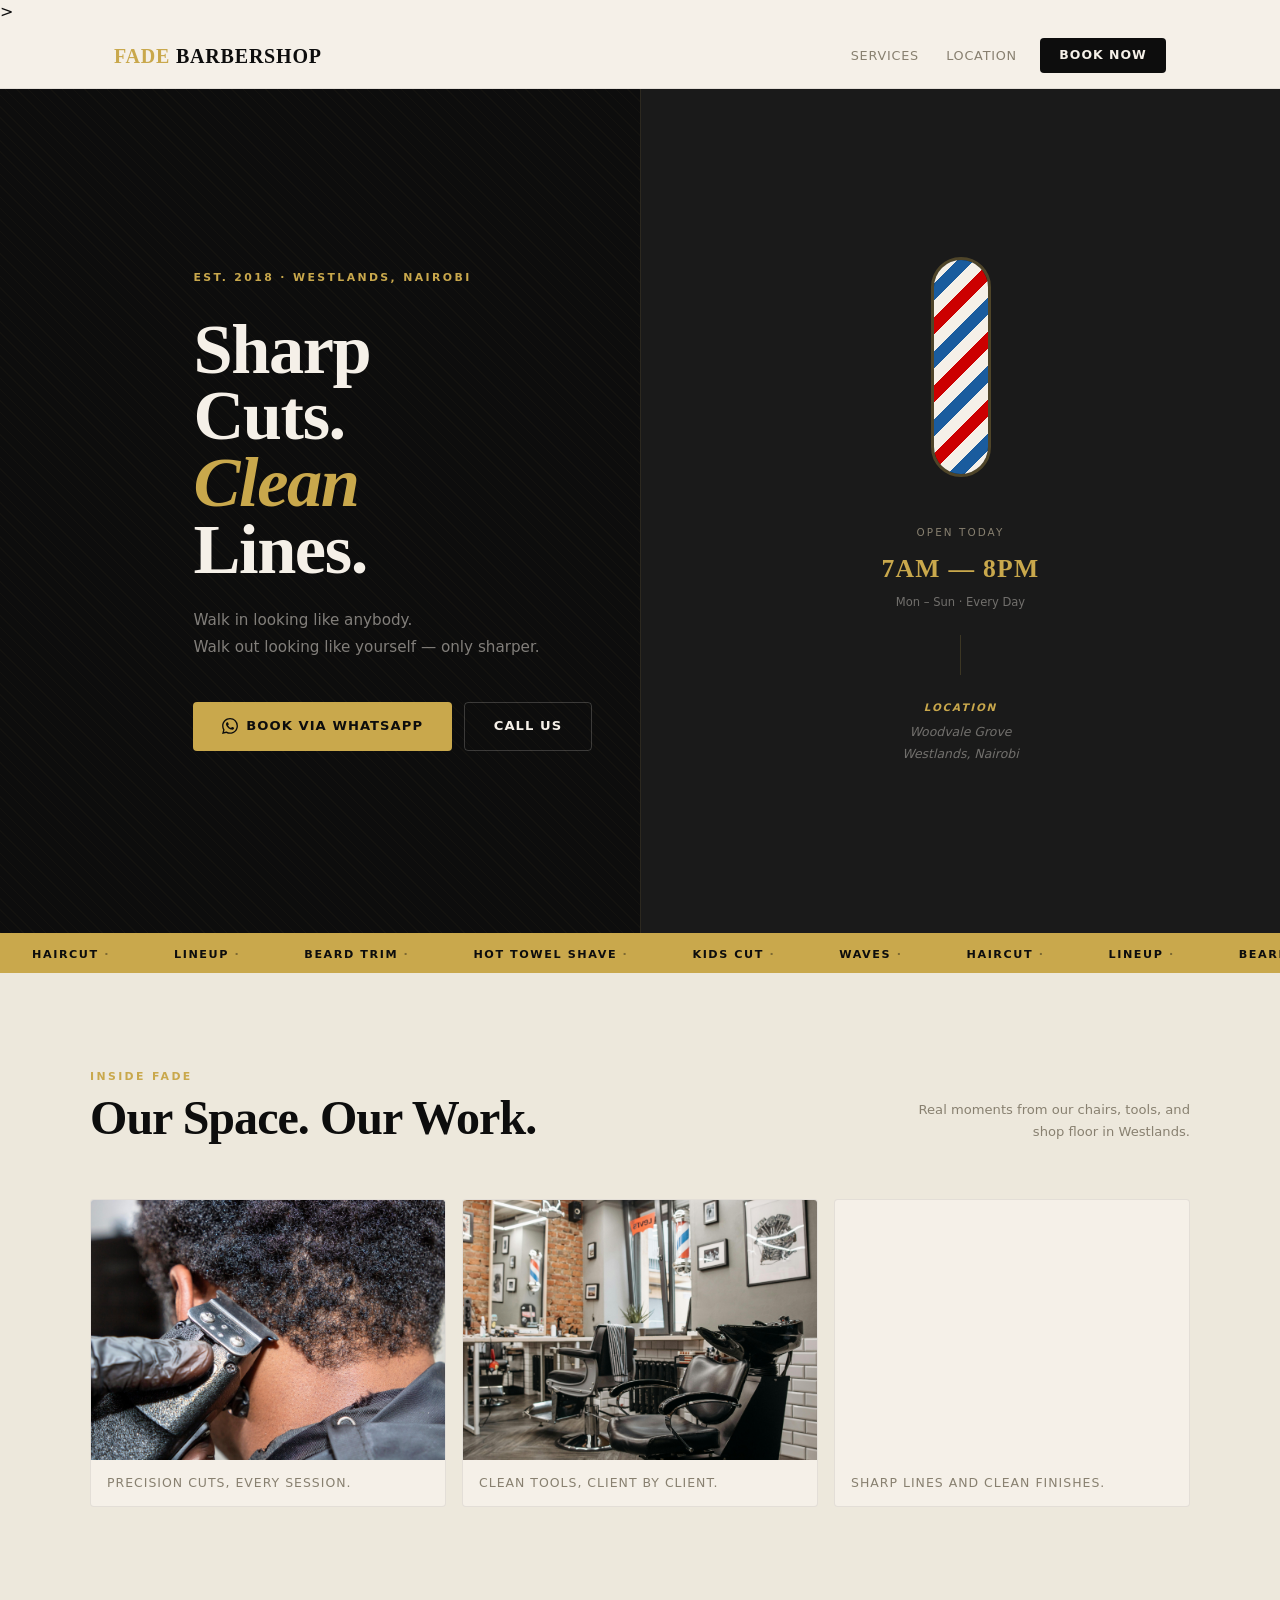
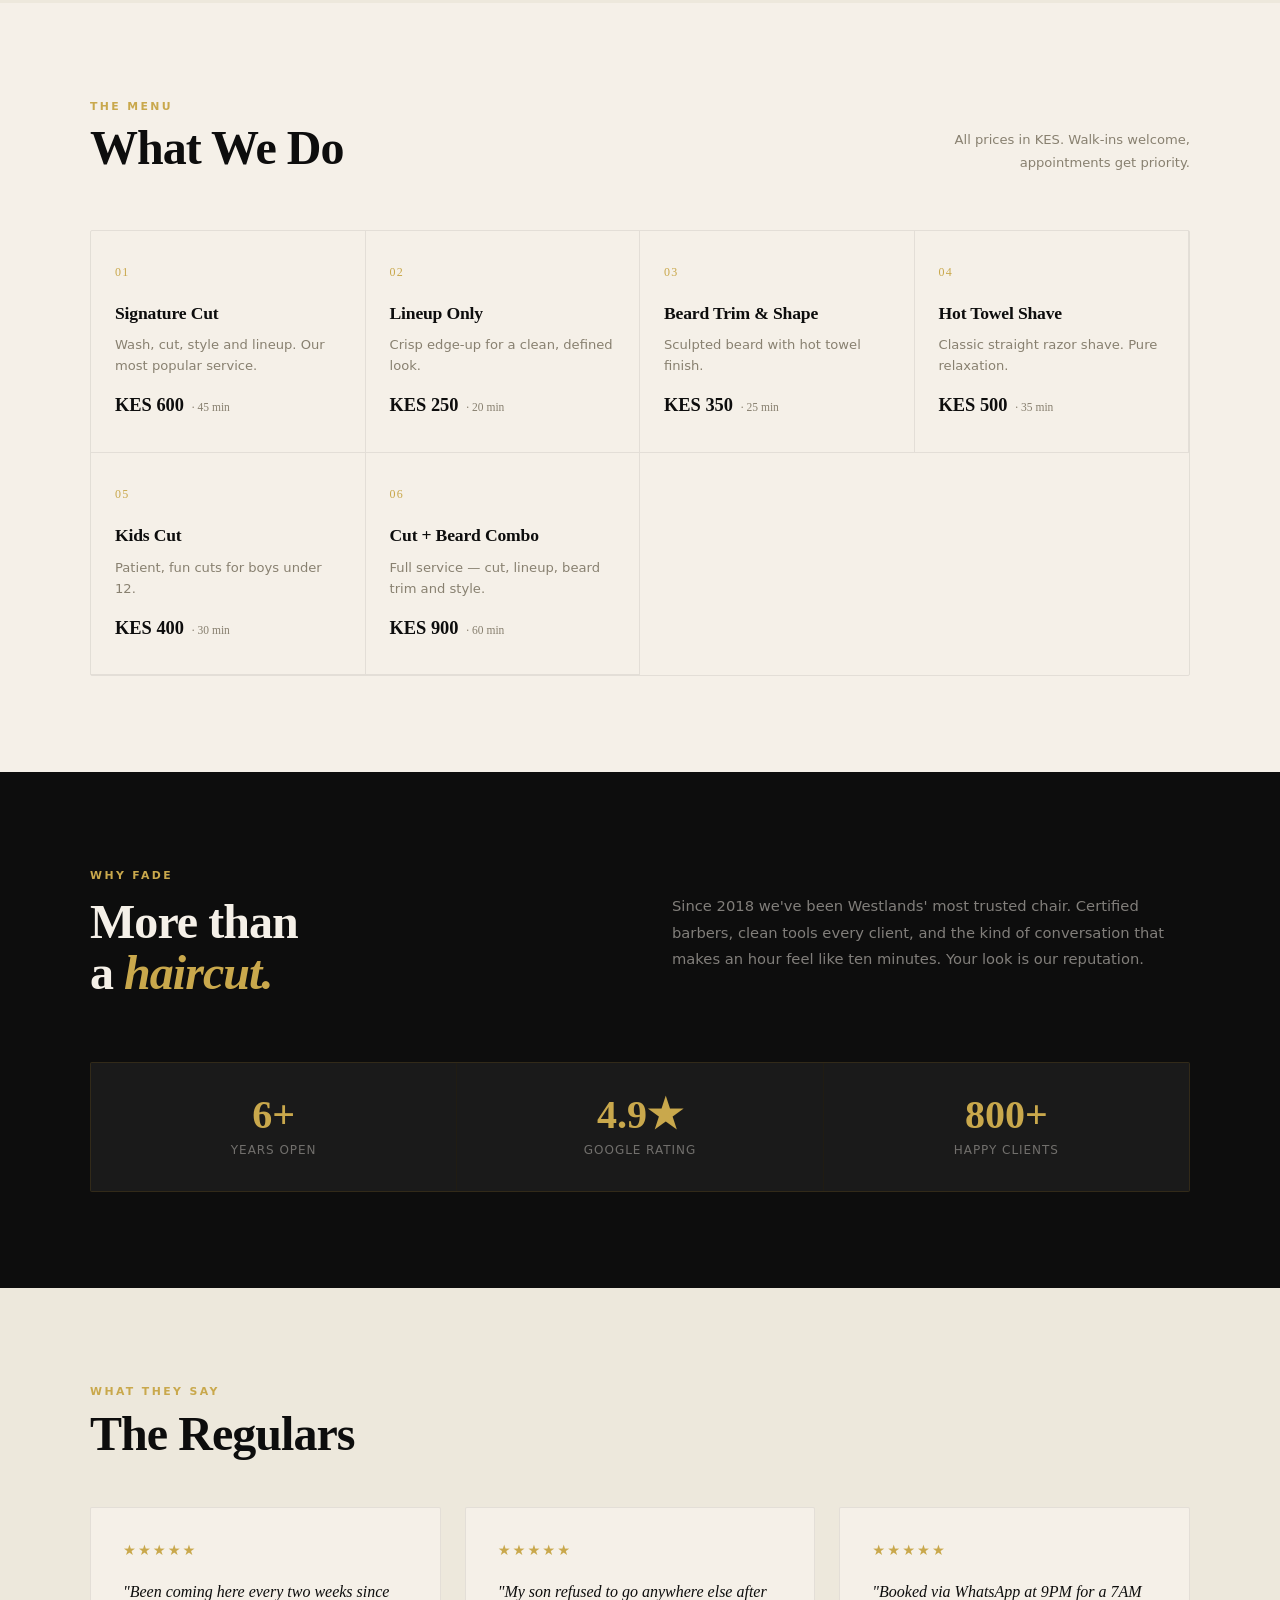
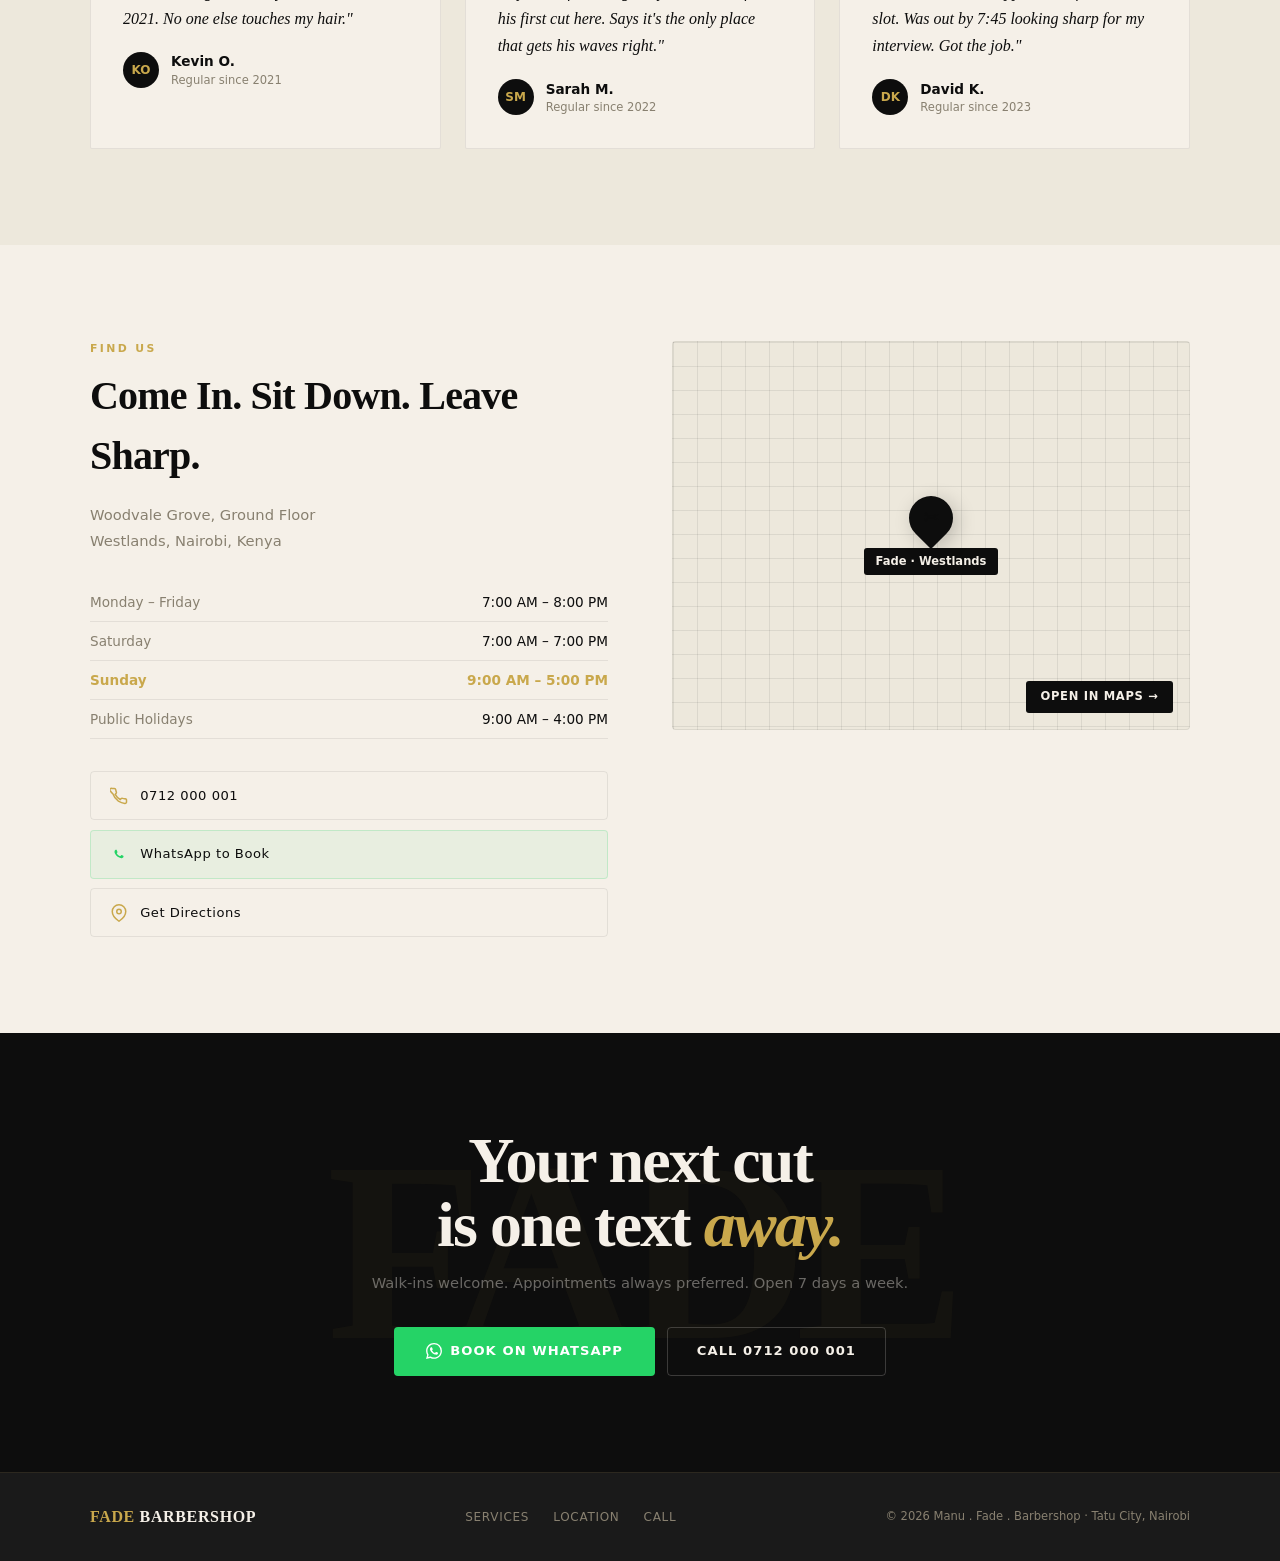
==== commit 775d9dee: "feat: add RESTful API routing with clean URLs - Created .htaccess for URL rewriting to clean API end" ====
--- a/Barbershop-Lite/index.html
+++ b/Barbershop-Lite/index.html
@@ -2,10 +2,31 @@
 <html lang="en">
 <head>
     <meta charset="UTF-8">
-    <meta name="viewport" content="width=device-width, initial-scale=1.0">
-    <title>Manu. Elite . Cuts</title>
-    <meta name="description" content="Premium barbershop services with modern style.">
+    <meta name="viewport" content="width=device-width, initial-scale=1, maximum-scale=5, viewport-fit=cover">
+    <title>Fade Barbershop - Premium Hair Cuts in Westlands, Nairobi</title>
+    <meta name="description" content="Premium barbershop services in Westlands, Nairobi. Sharp cuts, clean lines, experienced barbers. Book via WhatsApp. Open 7 days.">
+    <meta name="theme-color" content="#C9A84C">
+    <meta name="robots" content="index, follow">
+    <meta property="og:title" content="Fade Barbershop - Sharp Cuts. Clean Lines.">
+    <meta property="og:description" content="Premium barbershop services with modern style. Walk-ins welcome, appointments preferred.">
+    <meta property="og:type" content="business.business">
+    <meta name="apple-mobile-web-app-capable" content="yes">
+    <meta name="color-scheme" content="light">
+    <link rel="preload" as="image" href="images/revilocreations-barber-5711575_1920.jpg" type="image/jpeg">>
+    <link rel="preload" as="style" href="css/style.css">
+    <link rel="preconnect" href="https://wa.me">
+    <link rel="dns-prefetch" href="//wa.me">
+    <style>
+    html{scroll-behavior:smooth;-webkit-font-smoothing:antialiased;-webkit-text-size-adjust:100%}
+    body{font-family:-apple-system,BlinkMacSystemFont,"Segoe UI",system-ui,sans-serif;margin:0;padding:0;background:#F5F0E8;color:#0D0D0D;line-height:1.5;overflow-x:hidden}
+    img{display:block;max-width:100%;height:auto;aspect-ratio:auto}
+    figure{margin:0;padding:0}
+    a{color:inherit;text-decoration:none}
+    h1,h2,h3,h4,h5,h6{margin:0;font-weight:700}
+    svg{display:inline-block;vertical-align:middle}
+    </style>
     <link rel="stylesheet" href="css/style.css">
+    <script defer src="js/main.js"></script>
 </head>
 <body>
    <!-- NAV -->
@@ -95,15 +116,15 @@
     </div>
     <div class="gallery-grid">
       <figure class="gallery-card reveal">
-        <img src="images/revilocreations-barber-5711575_1920.jpg" alt="Barber cutting a client's hair in the shop" loading="lazy">
+        <img src="images/revilocreations-barber-5711575_1920.jpg" alt="Barber cutting a client's hair in the shop" loading="lazy" width="600" height="800" decoding="async" fetchpriority="high">
         <figcaption>Precision cuts, every session.</figcaption>
       </figure>
       <figure class="gallery-card reveal">
-        <img src="images/pexels-pavel-danilyuk-7518728.jpg" alt="Barber tools arranged on a workstation" loading="lazy">
+        <img src="images/pexels-pavel-danilyuk-7518728.jpg" alt="Barber tools arranged on a workstation" loading="lazy" width="600" height="800" decoding="async">
         <figcaption>Clean tools, client by client.</figcaption>
       </figure>
       <figure class="gallery-card reveal">
-        <img src="images/chris-knight--ucnC7PMDqE-unsplash.jpg" alt="Close-up of a fresh lineup and beard finish" loading="lazy">
+        <img src="images/chris-knight--ucnC7PMDqE-unsplash.jpg" alt="Close-up of a fresh lineup and beard finish" loading="lazy" width="600" height="800" decoding="async">
         <figcaption>Sharp lines and clean finishes.</figcaption>
       </figure>
     </div>
@@ -294,6 +315,5 @@
   </div>
 </footer>
 
-<script src="js/main.js" defer></script>
 </body>
 </html>
